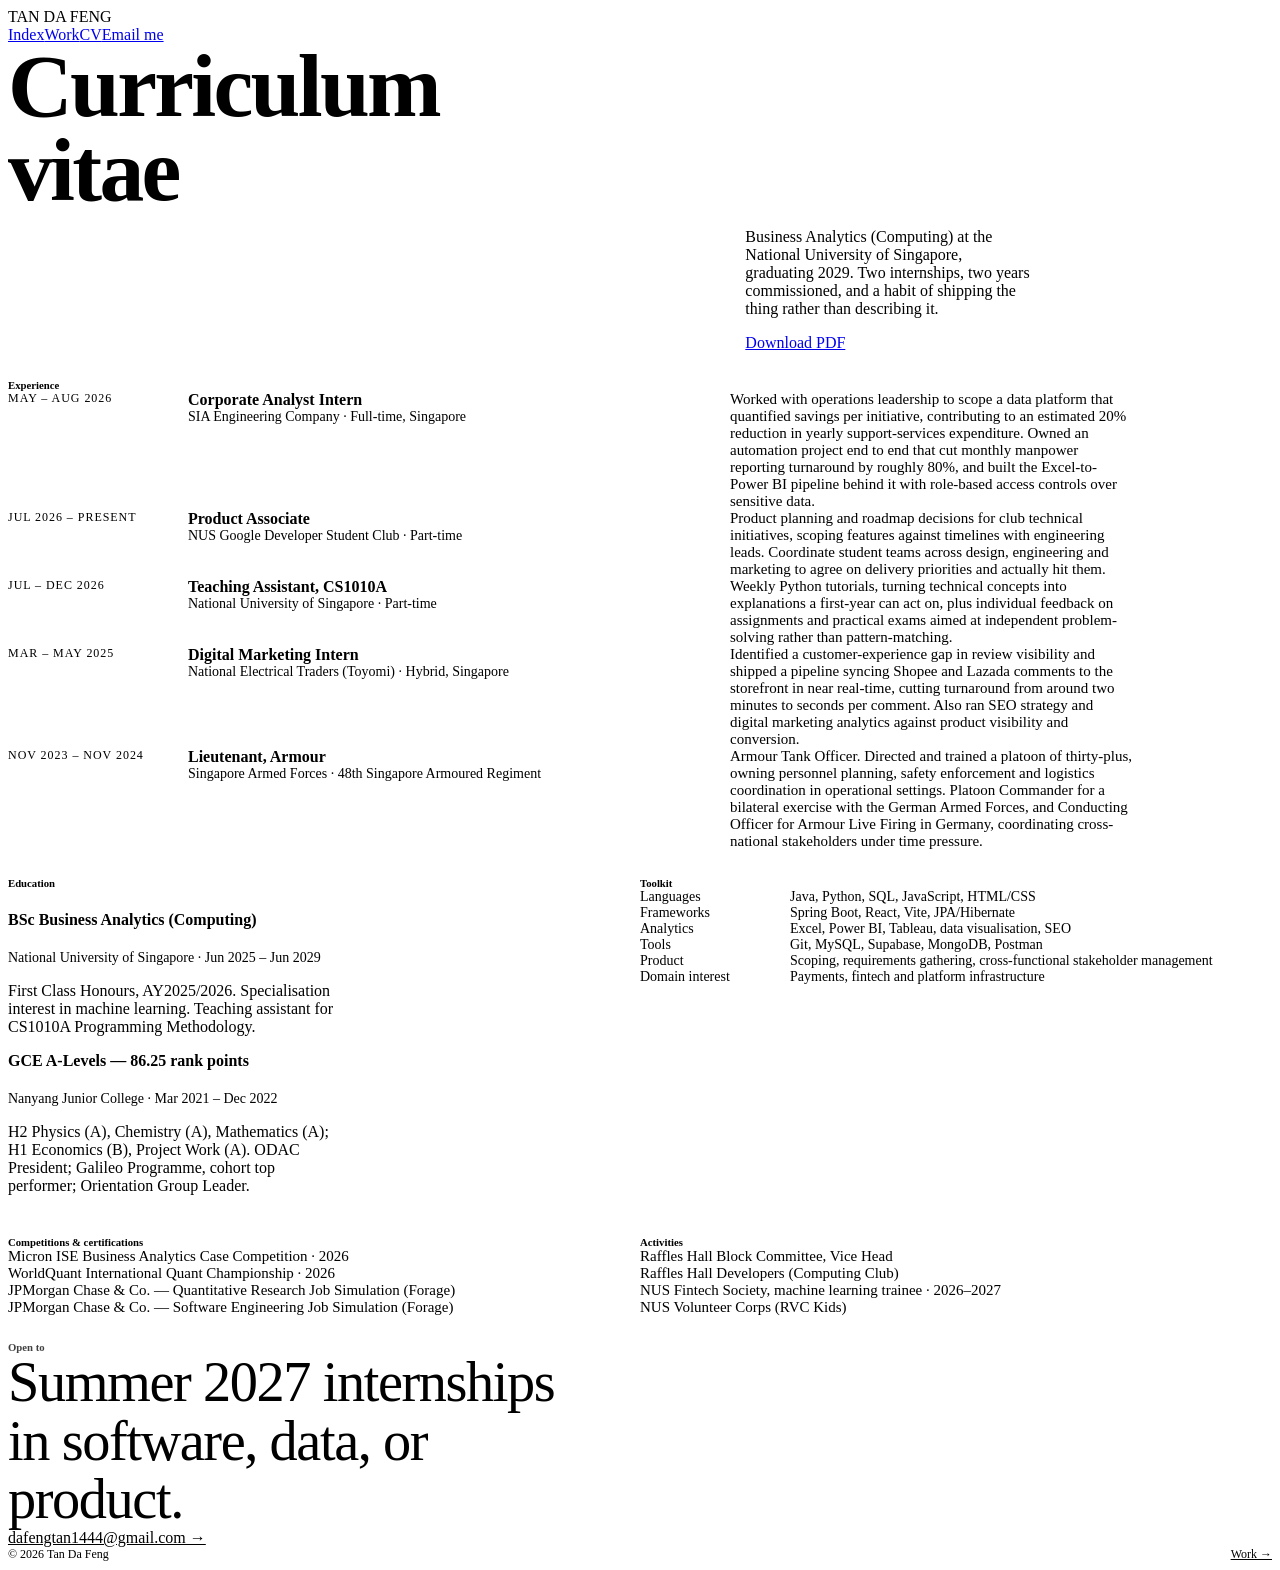
==== cv.html @ 7b77fc2e "Rebuild site as deployable static HTML with real content Replace Claude Design's placeholder content" ====
<!DOCTYPE html>
<html lang="en">
<head>
<meta charset="utf-8">
<meta name="viewport" content="width=device-width, initial-scale=1">
<title>CV — Tan Da Feng</title>
<meta name="description" content="Curriculum vitae of Tan Da Feng — Business Analytics (Computing) at NUS, SIA Engineering, NUS GDSC, CS1010A teaching assistant, former SAF armour officer.">
<link rel="stylesheet" href="_ds/modernist-891a3211-4f1f-48ee-a4e6-f60c71bd7a51/styles.css">
<link rel="stylesheet" href="site.css">
</head>
<body>
<div class="page">

  <nav class="nav">
    <span class="nav-brand"><a href="index.html">TAN DA FENG</a></span>
    <div class="nav-links">
      <a href="index.html">Index</a>
      <a href="work.html">Work</a>
      <a href="cv.html" aria-current="page">CV</a>
      <a href="mailto:dafengtan1444@gmail.com" class="btn btn-primary">Email me</a>
    </div>
  </nav>

  <header class="hero">
    <div class="wrap">
      <div class="hero-grid">
        <div class="hero-title">
          <h1 class="display display--sm">Curriculum<br>vitae</h1>
        </div>
        <div class="hero-aside--wide">
          <p class="lede">Business Analytics (Computing) at the National University of Singapore, graduating 2029. Two internships, two years commissioned, and a habit of shipping the thing rather than describing it.</p>
          <!-- TODO: drop the PDF into this folder and point the href at it. -->
          <a href="#" class="btn btn-secondary">Download PDF</a>
        </div>
      </div>
      <div class="rule-accent"></div>
    </div>
  </header>

  <section class="wrap section">
    <h6 style="margin-bottom:var(--space-6)">Experience</h6>

    <div class="cvrow" data-reveal>
      <div class="cv-when text-muted">May – Aug 2026</div>
      <div>
        <h4>Corporate Analyst Intern</h4>
        <div class="cv-org text-muted">SIA Engineering Company · Full-time, Singapore</div>
      </div>
      <p class="cv-body">Worked with operations leadership to scope a data platform that quantified savings per initiative, contributing to an estimated 20% reduction in yearly support-services expenditure. Owned an automation project end to end that cut monthly manpower reporting turnaround by roughly 80%, and built the Excel-to-Power BI pipeline behind it with role-based access controls over sensitive data.</p>
    </div>

    <div class="cvrow" data-reveal>
      <div class="cv-when text-muted">Jul 2026 – present</div>
      <div>
        <h4>Product Associate</h4>
        <div class="cv-org text-muted">NUS Google Developer Student Club · Part-time</div>
      </div>
      <p class="cv-body">Product planning and roadmap decisions for club technical initiatives, scoping features against timelines with engineering leads. Coordinate student teams across design, engineering and marketing to agree on delivery priorities and actually hit them.</p>
    </div>

    <div class="cvrow" data-reveal>
      <div class="cv-when text-muted">Jul – Dec 2026</div>
      <div>
        <h4>Teaching Assistant, CS1010A</h4>
        <div class="cv-org text-muted">National University of Singapore · Part-time</div>
      </div>
      <p class="cv-body">Weekly Python tutorials, turning technical concepts into explanations a first-year can act on, plus individual feedback on assignments and practical exams aimed at independent problem-solving rather than pattern-matching.</p>
    </div>

    <div class="cvrow" data-reveal>
      <div class="cv-when text-muted">Mar – May 2025</div>
      <div>
        <h4>Digital Marketing Intern</h4>
        <div class="cv-org text-muted">National Electrical Traders (Toyomi) · Hybrid, Singapore</div>
      </div>
      <p class="cv-body">Identified a customer-experience gap in review visibility and shipped a pipeline syncing Shopee and Lazada comments to the storefront in near real-time, cutting turnaround from around two minutes to seconds per comment. Also ran SEO strategy and digital marketing analytics against product visibility and conversion.</p>
    </div>

    <div class="cvrow" data-reveal>
      <div class="cv-when text-muted">Nov 2023 – Nov 2024</div>
      <div>
        <h4>Lieutenant, Armour</h4>
        <div class="cv-org text-muted">Singapore Armed Forces · 48th Singapore Armoured Regiment</div>
      </div>
      <p class="cv-body">Armour Tank Officer. Directed and trained a platoon of thirty-plus, owning personnel planning, safety enforcement and logistics coordination in operational settings. Platoon Commander for a bilateral exercise with the German Armed Forces, and Conducting Officer for Armour Live Firing in Germany, coordinating cross-national stakeholders under time pressure.</p>
    </div>

    <div class="rule-thick"></div>
  </section>

  <section class="wrap" style="padding-bottom:var(--space-8)">
    <div class="cv-split">
      <div>
        <h6 style="margin-bottom:var(--space-4)">Education</h6>

        <h4>BSc Business Analytics (Computing)</h4>
        <div class="cv-org text-muted" style="margin-bottom:var(--space-3)">National University of Singapore · Jun 2025 – Jun 2029</div>
        <p style="max-width:42ch">First Class Honours, AY2025/2026. Specialisation interest in machine learning. Teaching assistant for CS1010A Programming Methodology.</p>

        <h4 style="margin-top:var(--space-6)">GCE A-Levels — 86.25 rank points</h4>
        <div class="cv-org text-muted" style="margin-bottom:var(--space-3)">Nanyang Junior College · Mar 2021 – Dec 2022</div>
        <p style="max-width:42ch">H2 Physics (A), Chemistry (A), Mathematics (A); H1 Economics (B), Project Work (A). ODAC President; Galileo Programme, cohort top performer; Orientation Group Leader.</p>
      </div>

      <div>
        <h6 style="margin-bottom:var(--space-4)">Toolkit</h6>
        <div class="kv">
          <div class="kv-k">Languages</div>
          <div class="kv-v">Java, Python, SQL, JavaScript, HTML/CSS</div>
        </div>
        <div class="kv">
          <div class="kv-k">Frameworks</div>
          <div class="kv-v">Spring Boot, React, Vite, JPA/Hibernate</div>
        </div>
        <div class="kv">
          <div class="kv-k">Analytics</div>
          <div class="kv-v">Excel, Power BI, Tableau, data visualisation, SEO</div>
        </div>
        <div class="kv">
          <div class="kv-k">Tools</div>
          <div class="kv-v">Git, MySQL, Supabase, MongoDB, Postman</div>
        </div>
        <div class="kv">
          <div class="kv-k">Product</div>
          <div class="kv-v">Scoping, requirements gathering, cross-functional stakeholder management</div>
        </div>
        <div class="kv">
          <div class="kv-k">Domain interest</div>
          <div class="kv-v">Payments, fintech and platform infrastructure</div>
        </div>
        <div class="rule-thin"></div>
      </div>
    </div>
  </section>

  <section class="wrap section">
    <div class="cv-split">
      <div>
        <h6 style="margin-bottom:var(--space-4)">Competitions &amp; certifications</h6>
        <ul class="listing">
          <li>Micron ISE Business Analytics Case Competition · 2026</li>
          <li>WorldQuant International Quant Championship · 2026</li>
          <li>JPMorgan Chase &amp; Co. — Quantitative Research Job Simulation (Forage)</li>
          <li>JPMorgan Chase &amp; Co. — Software Engineering Job Simulation (Forage)</li>
        </ul>
      </div>
      <div>
        <h6 style="margin-bottom:var(--space-4)">Activities</h6>
        <ul class="listing">
          <li>Raffles Hall Block Committee, Vice Head</li>
          <li>Raffles Hall Developers (Computing Club)</li>
          <li>NUS Fintech Society, machine learning trainee · 2026–2027</li>
          <li>NUS Volunteer Corps (RVC Kids)</li>
        </ul>
      </div>
    </div>
  </section>

  <section class="banner">
    <div class="wrap">
      <h6>Open to</h6>
      <p class="banner-statement banner-statement--sm">Summer 2027 internships in software, data, or product.</p>
      <a href="mailto:dafengtan1444@gmail.com" class="btn btn-invert" style="margin-top:var(--space-6)">dafengtan1444@gmail.com →</a>
    </div>
  </section>

  <footer class="foot">
    <div class="wrap text-muted">
      <span>© 2026 Tan Da Feng</span>
      <a href="work.html">Work →</a>
    </div>
  </footer>
</div>

<script src="reveal.js"></script>
</body>
</html>
---- site.css ----
/* ═══════════════════════════════════════════════════════════════════════
   site.css — page layer for tandafeng.com
   Consumes the Modernist design system (_ds/…/styles.css). Every value
   here comes from a token; no hard-coded hexes, fonts or spacing.
   Loaded AFTER styles.css so the overrides below win.
   ═══════════════════════════════════════════════════════════════════ */

/* Body-size links need a deeper ramp step: accent-on-ground is ~3:1,
   which is fine for display type and chrome but not for paragraphs. */
p a, .cv-body a { color: var(--color-accent-700); }
a:hover { color: var(--color-accent-700); }

/* — shell — */
.wrap {
  max-width: 1400px;
  margin: 0 auto;
  padding-inline: var(--space-8);
}
.page {
  min-height: 100vh;
  background: var(--color-bg);
  color: var(--color-text);
  font-family: var(--font-body);
}

/* — nav — */
.nav {
  position: sticky; top: 0; z-index: 20;
  background: var(--color-bg);
  flex-wrap: wrap;
}
.nav-links {
  display: flex;
  gap: var(--space-6);
  align-items: center;
  flex-wrap: wrap;
}
.nav-brand a { color: inherit; text-decoration: none; }

/* — hero — */
.hero { padding: var(--space-8) 0 0; }
.hero-grid {
  display: grid;
  grid-template-columns: repeat(12, 1fr);
  gap: var(--space-4);
  align-items: end;
}
.hero-title { grid-column: 1 / span 8; overflow: hidden; }
.hero-aside { grid-column: 9 / span 4; padding-bottom: var(--space-3); }
.hero-aside--wide { grid-column: 8 / span 5; padding-bottom: var(--space-2); }

h1.display {
  font-size: clamp(40px, 8.5vw, 132px);
  line-height: .92;
  letter-spacing: -.03em;
  margin: 0 0 -.16em;
  padding-bottom: .16em;
  animation: slideUp .9s cubic-bezier(.2, .75, .15, 1) both;
}
h1.display--sm { font-size: clamp(38px, 7vw, 104px); line-height: .94; }

.rule-accent {
  height: 2px;
  background: var(--color-accent);
  margin-top: var(--space-8);
  transform-origin: left;
  animation: ruleIn 1.1s .25s cubic-bezier(.2, .75, .15, 1) both;
}

.lede { font-size: 16px; max-width: 36ch; }
.meta-line { font-size: 13px; margin: 0; }

/* — stat bar — */
.statbar {
  display: grid;
  grid-template-columns: repeat(4, 1fr);
  border-bottom: 2px solid var(--color-divider);
}
.stat {
  padding: var(--space-6) var(--space-4);
  border-right: 2px solid var(--color-divider);
}
.stat:first-child { padding-left: 0; }
.stat:last-child { border-right: 0; padding-right: 0; }
.stat-num {
  font-family: var(--font-heading);
  font-weight: var(--font-heading-weight);
  font-size: clamp(24px, 3.4vw, 44px);
  line-height: 1;
}
.stat-key {
  font-size: 12px;
  letter-spacing: .06em;
  text-transform: uppercase;
}

/* — generic section — */
.section { padding: var(--space-8) 0; }
.section-head {
  display: flex;
  align-items: baseline;
  justify-content: space-between;
  gap: var(--space-4);
  margin-bottom: var(--space-6);
}
.section-head h2 { margin: 0; font-size: clamp(26px, 3vw, 40px); }
.section-head a {
  font-family: var(--font-heading);
  font-weight: var(--font-heading-weight);
  font-size: 14px;
  white-space: nowrap;
}

/* — service record (SAF block) — */
.record {
  display: grid;
  grid-template-columns: repeat(12, 1fr);
  gap: var(--space-6);
  border-top: 2px solid var(--color-divider);
  padding-top: var(--space-6);
}
.record-label { grid-column: 1 / span 3; }
.record-body { grid-column: 4 / span 6; }
.record-facts { grid-column: 11 / span 2; }
.record-title {
  font-size: clamp(22px, 2.6vw, 34px);
  margin: 0 0 var(--space-3);
}
.record-facts div + div { margin-top: var(--space-4); }

/* — work rows (home) — */
.workrow {
  display: grid;
  grid-template-columns: 64px 1.4fr 1fr 140px;
  gap: var(--space-4);
  align-items: baseline;
  padding: var(--space-4) 0;
  border-top: 1px solid var(--color-divider);
  color: inherit;
  text-decoration: none;
}
.workidx {
  font-family: var(--font-heading);
  font-weight: var(--font-heading-weight);
  font-size: 13px;
  transition: color .25s;
}
.worktitle {
  font-family: var(--font-heading);
  font-weight: var(--font-heading-weight);
  font-size: clamp(19px, 2.2vw, 30px);
  line-height: 1.1;
  display: block;
  transition: transform .35s cubic-bezier(.2, .75, .15, 1);
}
.workyear {
  font-size: 11px;
  letter-spacing: .08em;
  text-transform: uppercase;
}
.workrow:hover .workidx { color: var(--color-accent); }
.workrow:hover .worktitle { transform: translateX(14px); }
.rule-thin { height: 1px; background: var(--color-divider); }
.rule-thick { height: 2px; background: var(--color-divider); }

/* — project articles (work page) — */
.proj {
  display: grid;
  grid-template-columns: 96px 1fr 320px;
  gap: var(--space-6);
  padding: var(--space-8) 0;
  border-bottom: 1px solid var(--color-divider);
}
.projnum {
  font-family: var(--font-heading);
  font-weight: var(--font-heading-weight);
  font-size: 15px;
  width: 46px; height: 46px;
  display: flex; align-items: center; justify-content: center;
  border: 2px solid var(--color-divider);
  transition: background .3s, color .3s;
}
.proj:hover .projnum { background: var(--color-accent); color: var(--color-bg); }
.proj h3 {
  font-size: clamp(21px, 2.6vw, 34px);
  margin: 0 0 var(--space-3);
  max-width: 26ch;
}
.proj-body { font-size: 16px; max-width: 56ch; margin: 0 0 var(--space-4); }
.tagrow { display: flex; flex-wrap: wrap; gap: var(--space-2); }
.proj-side { display: flex; flex-direction: column; gap: var(--space-3); }
.fact { border-top: 1px solid var(--color-divider); padding-top: var(--space-2); }
.fact-v {
  font-family: var(--font-heading);
  font-weight: var(--font-heading-weight);
  font-size: 26px;
  line-height: 1.1;
}
.fact-k {
  font-size: 11px;
  letter-spacing: .08em;
  text-transform: uppercase;
}
/* Stack list stands in where a project has no honest headline number. */
.stack { border-top: 1px solid var(--color-divider); padding-top: var(--space-2); }
.stack dt {
  font-size: 11px;
  letter-spacing: .08em;
  text-transform: uppercase;
  color: color-mix(in srgb, var(--color-text) 55%, transparent);
  margin-bottom: var(--space-1);
}
.stack dd {
  margin: 0;
  font-family: var(--font-heading);
  font-weight: var(--font-heading-weight);
  font-size: 15px;
  line-height: 1.35;
}
.proj-meta {
  font-size: 12px;
  letter-spacing: .08em;
  text-transform: uppercase;
  border-top: 1px solid var(--color-divider);
  padding-top: var(--space-2);
}

/* — CV rows — */
.cvrow {
  display: grid;
  grid-template-columns: 180px 1fr 1fr;
  gap: var(--space-6);
  padding: var(--space-6) 0;
  border-top: 1px solid var(--color-divider);
}
.cv-when {
  font-size: 12px;
  letter-spacing: .08em;
  text-transform: uppercase;
}
.cvrow h4 { margin: 0 0 var(--space-1); }
.cv-org { font-size: 14px; }
.cv-body { margin: 0; font-size: 15px; max-width: 54ch; }

.cv-split {
  display: grid;
  grid-template-columns: repeat(12, 1fr);
  gap: var(--space-8);
}
.cv-split > *:first-child { grid-column: 1 / span 5; }
.cv-split > *:last-child { grid-column: 7 / span 6; }

.kv {
  display: grid;
  grid-template-columns: 150px 1fr;
  gap: var(--space-4);
  padding: var(--space-3) 0;
  border-top: 1px solid var(--color-divider);
}
.kv-k {
  font-family: var(--font-heading);
  font-weight: var(--font-heading-weight);
  font-size: 14px;
}
.kv-v { font-size: 14px; }

.listing { list-style: none; margin: 0; padding: 0; }
.listing li {
  border-top: 1px solid var(--color-divider);
  padding: var(--space-3) 0;
  font-size: 15px;
}

/* — accent banner — */
.banner { background: var(--color-accent); color: var(--color-bg); }
.banner .wrap { padding-block: calc(var(--space-8) * 2); }
.banner h6 { opacity: .75; margin-bottom: var(--space-4); }
.banner-statement {
  font-family: var(--font-heading);
  font-weight: var(--font-heading-weight);
  font-size: clamp(28px, 5vw, 74px);
  line-height: 1.02;
  letter-spacing: -.025em;
  max-width: 22ch;
  margin: 0;
}
.banner-statement--sm { font-size: clamp(26px, 4.4vw, 64px); line-height: 1.04; max-width: 21ch; }
.banner-sub { margin: var(--space-6) 0 0; max-width: 48ch; font-size: 16px; opacity: .9; }
.banner-row {
  display: flex; flex-wrap: wrap; gap: var(--space-8);
  align-items: end; justify-content: space-between;
}
.btn-invert {
  background: var(--color-bg);
  color: var(--color-accent);
  font-size: 16px;
  padding: var(--space-3) var(--space-6);
}
.btn-invert:hover { background: var(--color-neutral-200); }

/* — contact / elsewhere — */
.linkrow {
  display: flex;
  justify-content: space-between;
  align-items: baseline;
  gap: var(--space-4);
  padding: var(--space-3) 0;
  border-top: 1px solid var(--color-divider);
  color: inherit;
  text-decoration: none;
  font-family: var(--font-heading);
  font-weight: var(--font-heading-weight);
  font-size: 16px;
}
.linkrow:hover { color: var(--color-accent); }
.linkrow .handle {
  font-family: var(--font-body);
  font-weight: 400;
  font-size: 13px;
}

/* — footer — */
.foot {
  border-top: 2px solid var(--color-divider);
  padding: var(--space-4) 0;
}
.foot .wrap {
  display: flex;
  justify-content: space-between;
  gap: var(--space-4);
  font-size: 12px;
}
.foot a { color: inherit; }

/* — motion — */
[data-reveal] {
  opacity: 0;
  transform: translateY(18px);
  transition: opacity .7s cubic-bezier(.2, .7, .2, 1), transform .7s cubic-bezier(.2, .7, .2, 1);
}
[data-reveal].in { opacity: 1; transform: none; }
@keyframes ruleIn { from { transform: scaleX(0); } to { transform: scaleX(1); } }
@keyframes slideUp { from { transform: translateY(105%); } to { transform: translateY(0); } }

/* ── Responsive ──────────────────────────────────────────────────────
   The design-system export shipped fixed grids and no breakpoints. These
   collapse every multi-column grid to a single column on the way down.
   ─────────────────────────────────────────────────────────────────── */
@media (max-width: 1000px) {
  .proj { grid-template-columns: 64px 1fr; }
  .proj-side { grid-column: 2; }
  .workrow { grid-template-columns: 48px 1fr 120px; }
  .workrow .workblurb { display: none; }
  .cvrow { grid-template-columns: 150px 1fr; }
  .cv-body { grid-column: 2; }
}

@media (max-width: 760px) {
  .wrap { padding-inline: var(--space-4); }
  .hero-title, .hero-aside, .hero-aside--wide { grid-column: 1 / -1; }
  .hero-aside, .hero-aside--wide { padding-bottom: 0; }
  .statbar { grid-template-columns: repeat(2, 1fr); }
  .stat { border-bottom: 2px solid var(--color-divider); }
  .stat:nth-child(2n) { border-right: 0; padding-right: 0; }
  .stat:nth-child(2n + 1) { padding-left: 0; }
  .stat:nth-last-child(-n + 2) { border-bottom: 0; }
  .record-label, .record-body, .record-facts { grid-column: 1 / -1; }
  .record-facts { display: flex; gap: var(--space-8); }
  .record-facts div + div { margin-top: 0; }
  .proj, .workrow, .cvrow { grid-template-columns: 1fr; }
  .proj-side, .cv-body { grid-column: 1; }
  .workrow { gap: var(--space-2); padding: var(--space-6) 0; }
  .workrow:hover .worktitle { transform: none; }
  .cv-split { gap: var(--space-8); }
  .cv-split > *:first-child, .cv-split > *:last-child { grid-column: 1 / -1; }
  .kv { grid-template-columns: 1fr; gap: var(--space-1); }
  .banner .wrap { padding-block: calc(var(--space-8) * 1.25); }
  .foot .wrap { flex-direction: column; gap: var(--space-2); }
  .nav { gap: var(--space-3); }
  .nav-links { gap: var(--space-4); width: 100%; }
}

@media (prefers-reduced-motion: reduce) {
  [data-reveal] { opacity: 1; transform: none; transition: none; }
  h1.display, .rule-accent { animation: none; }
  .workrow:hover .worktitle { transform: none; }
}
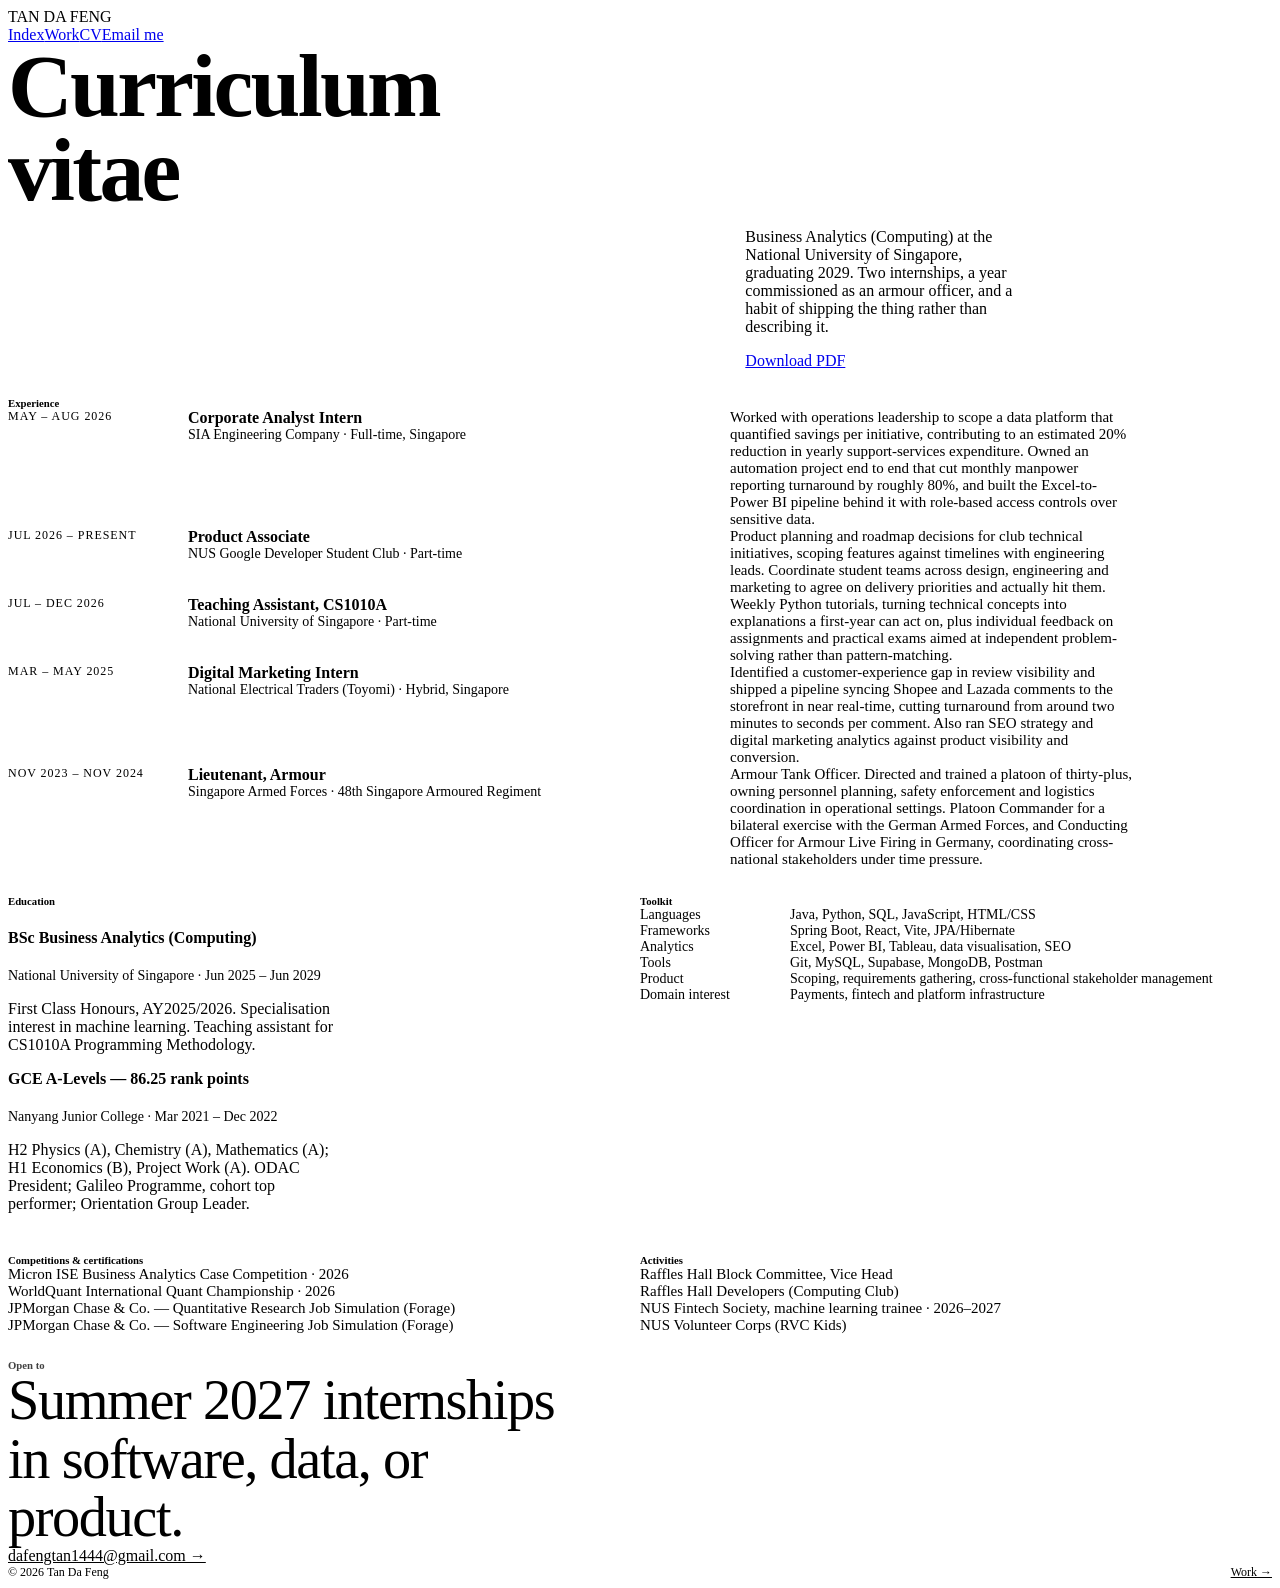
==== commit a0a4e360: "Correct SAF service duration to the documented Nov 2023 - Nov 2024" ====
--- a/cv.html
+++ b/cv.html
@@ -28,7 +28,7 @@
           <h1 class="display display--sm">Curriculum<br>vitae</h1>
         </div>
         <div class="hero-aside--wide">
-          <p class="lede">Business Analytics (Computing) at the National University of Singapore, graduating 2029. Two internships, two years commissioned, and a habit of shipping the thing rather than describing it.</p>
+          <p class="lede">Business Analytics (Computing) at the National University of Singapore, graduating 2029. Two internships, a year commissioned as an armour officer, and a habit of shipping the thing rather than describing it.</p>
           <!-- TODO: drop the PDF into this folder and point the href at it. -->
           <a href="#" class="btn btn-secondary">Download PDF</a>
         </div>
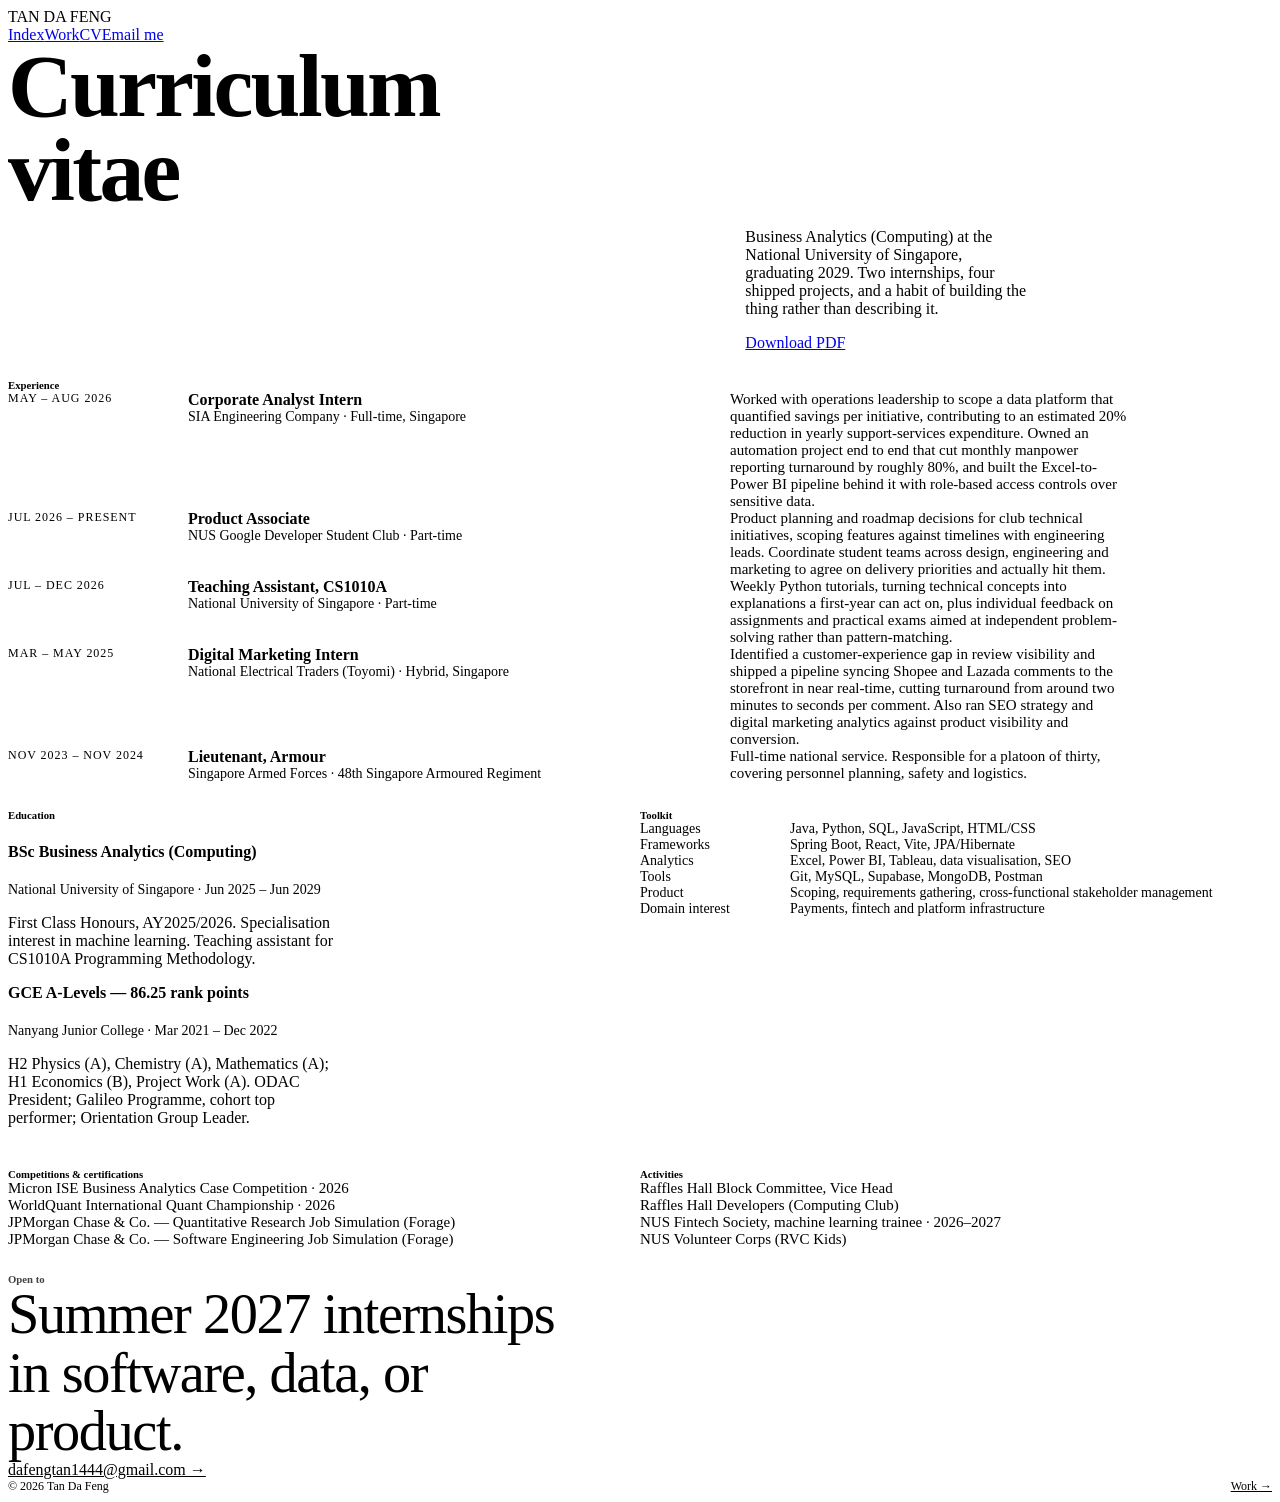
==== commit f9cfbd84: "Add portrait intro, sport and film sections; retone service history Home page gains three blocks: a " ====
--- a/cv.html
+++ b/cv.html
@@ -4,7 +4,7 @@
 <meta charset="utf-8">
 <meta name="viewport" content="width=device-width, initial-scale=1">
 <title>CV — Tan Da Feng</title>
-<meta name="description" content="Curriculum vitae of Tan Da Feng — Business Analytics (Computing) at NUS, SIA Engineering, NUS GDSC, CS1010A teaching assistant, former SAF armour officer.">
+<meta name="description" content="Curriculum vitae of Tan Da Feng — Business Analytics (Computing) at NUS, SIA Engineering, NUS GDSC, CS1010A teaching assistant.">
 <link rel="stylesheet" href="_ds/modernist-891a3211-4f1f-48ee-a4e6-f60c71bd7a51/styles.css">
 <link rel="stylesheet" href="site.css">
 </head>
@@ -28,7 +28,7 @@
           <h1 class="display display--sm">Curriculum<br>vitae</h1>
         </div>
         <div class="hero-aside--wide">
-          <p class="lede">Business Analytics (Computing) at the National University of Singapore, graduating 2029. Two internships, a year commissioned as an armour officer, and a habit of shipping the thing rather than describing it.</p>
+          <p class="lede">Business Analytics (Computing) at the National University of Singapore, graduating 2029. Two internships, four shipped projects, and a habit of building the thing rather than describing it.</p>
           <!-- TODO: drop the PDF into this folder and point the href at it. -->
           <a href="#" class="btn btn-secondary">Download PDF</a>
         </div>
@@ -82,7 +82,7 @@
         <h4>Lieutenant, Armour</h4>
         <div class="cv-org text-muted">Singapore Armed Forces · 48th Singapore Armoured Regiment</div>
       </div>
-      <p class="cv-body">Armour Tank Officer. Directed and trained a platoon of thirty-plus, owning personnel planning, safety enforcement and logistics coordination in operational settings. Platoon Commander for a bilateral exercise with the German Armed Forces, and Conducting Officer for Armour Live Firing in Germany, coordinating cross-national stakeholders under time pressure.</p>
+      <p class="cv-body">Full-time national service. Responsible for a platoon of thirty, covering personnel planning, safety and logistics.</p>
     </div>
 
     <div class="rule-thick"></div>
--- a/site.css
+++ b/site.css
@@ -385,3 +385,141 @@
   h1.display, .rule-accent { animation: none; }
   .workrow:hover .worktitle { transform: none; }
 }
+
+/* ── Introduction: portrait + opening statement ───────────────────────
+   Sits directly under the hero rule, so the photograph is the first
+   image on the page. Portrait rail left, prose right, same 12-col
+   measure as .hero-grid so the columns line up down the page.
+   ─────────────────────────────────────────────────────────────────── */
+.intro-grid {
+  display: grid;
+  grid-template-columns: repeat(12, 1fr);
+  gap: var(--space-8);
+  align-items: start;
+  padding-top: var(--space-8);
+  padding-bottom: var(--space-8);
+}
+.intro-portrait { grid-column: 1 / span 4; }
+.intro-body { grid-column: 6 / span 7; }
+
+.portrait-img {
+  width: 100%;
+  height: auto;
+  aspect-ratio: 4 / 5;
+  object-fit: cover;
+  object-position: 50% 22%;   /* keeps the face off the crop line */
+  border-bottom: 2px solid var(--color-accent);
+}
+.intro-body h6 { margin-bottom: var(--space-4); }
+.intro-lead {
+  font-size: clamp(18px, 1.9vw, 23px);
+  line-height: 1.4;
+  letter-spacing: -.01em;
+  max-width: 40ch;
+  margin-bottom: var(--space-4);
+}
+.intro-body p { max-width: 66ch; }
+
+/* — section head note (right-hand label, non-link variant) — */
+.section-note {
+  font-family: var(--font-heading);
+  font-weight: var(--font-heading-weight);
+  font-size: 13px;
+  letter-spacing: .06em;
+  text-transform: uppercase;
+  white-space: nowrap;
+}
+
+/* ── Creed: the two athletes ──────────────────────────────────────── */
+.creed-thesis {
+  font-size: clamp(17px, 1.7vw, 21px);
+  line-height: 1.45;
+  max-width: 62ch;
+  margin-bottom: var(--space-8);
+}
+.creed-grid {
+  display: grid;
+  grid-template-columns: 1fr 1fr;
+  gap: var(--space-8);
+}
+.creed {
+  border-top: 2px solid var(--color-divider);
+  padding-top: var(--space-6);
+}
+.creed-role { margin-bottom: var(--space-3); }
+.creed-name {
+  font-size: clamp(21px, 2.3vw, 31px);
+  margin: 0 0 var(--space-4);
+  max-width: 20ch;
+}
+.creed p { max-width: 56ch; }
+.creed-quote {
+  font-family: var(--font-heading);
+  font-weight: var(--font-heading-weight);
+  font-size: clamp(16px, 1.5vw, 19px);
+  line-height: 1.32;
+  margin: var(--space-6) 0 var(--space-2);
+  padding-left: var(--space-4);
+  border-left: 2px solid var(--color-accent);
+  max-width: 34ch;
+}
+.creed-cite {
+  font-size: 11px;
+  letter-spacing: .08em;
+  text-transform: uppercase;
+  margin: 0;
+  padding-left: var(--space-4);
+}
+
+/* ── Favourite film ───────────────────────────────────────────────── */
+.film {
+  display: grid;
+  grid-template-columns: 250px 1fr 300px;  /* 250px = poster's native width */
+  gap: var(--space-8);
+  align-items: start;
+  border-top: 2px solid var(--color-divider);
+  padding-top: var(--space-6);
+}
+.film-poster img {
+  width: 100%;
+  height: auto;
+  box-shadow: var(--shadow-md);
+}
+.film-lead {
+  font-size: clamp(21px, 2.4vw, 32px);
+  margin: 0 0 var(--space-4);
+  max-width: 24ch;
+}
+.film-body p { max-width: 62ch; }
+.film-body .tagrow { margin-top: var(--space-6); }
+.film-side {
+  display: flex;
+  flex-direction: column;
+  gap: var(--space-3);
+}
+
+/* ── Responsive ───────────────────────────────────────────────────── */
+@media (max-width: 1000px) {
+  .intro-portrait { grid-column: 1 / span 5; }
+  .intro-body { grid-column: 7 / span 6; }
+  .creed-grid { gap: var(--space-6); }
+  .film { grid-template-columns: 190px 1fr; gap: var(--space-6); }
+  .film-side { grid-column: 2; flex-direction: row; flex-wrap: wrap; gap: var(--space-6); }
+  .film-side > * { flex: 1 1 150px; }
+}
+
+@media (max-width: 760px) {
+  /* A repeat(12, 1fr) track pays for 11 gaps even when every child spans
+     1 / -1, and that gap total alone overflows a 320px viewport. Every
+     12-col grid on the page is single-column by this width anyway, so
+     collapse the template and drop the tax. */
+  .hero-grid, .record, .intro-grid, .cv-split { grid-template-columns: 1fr; }
+  .intro-grid { gap: var(--space-6); padding-top: var(--space-6); }
+  .intro-portrait, .intro-body { grid-column: 1 / -1; }
+  .intro-portrait { max-width: 320px; }
+  .creed-grid { grid-template-columns: 1fr; gap: var(--space-8); }
+  .film { grid-template-columns: 1fr; }
+  .film-poster { max-width: 220px; }
+  .film-side { grid-column: 1; }
+  .section-note { white-space: normal; }
+}
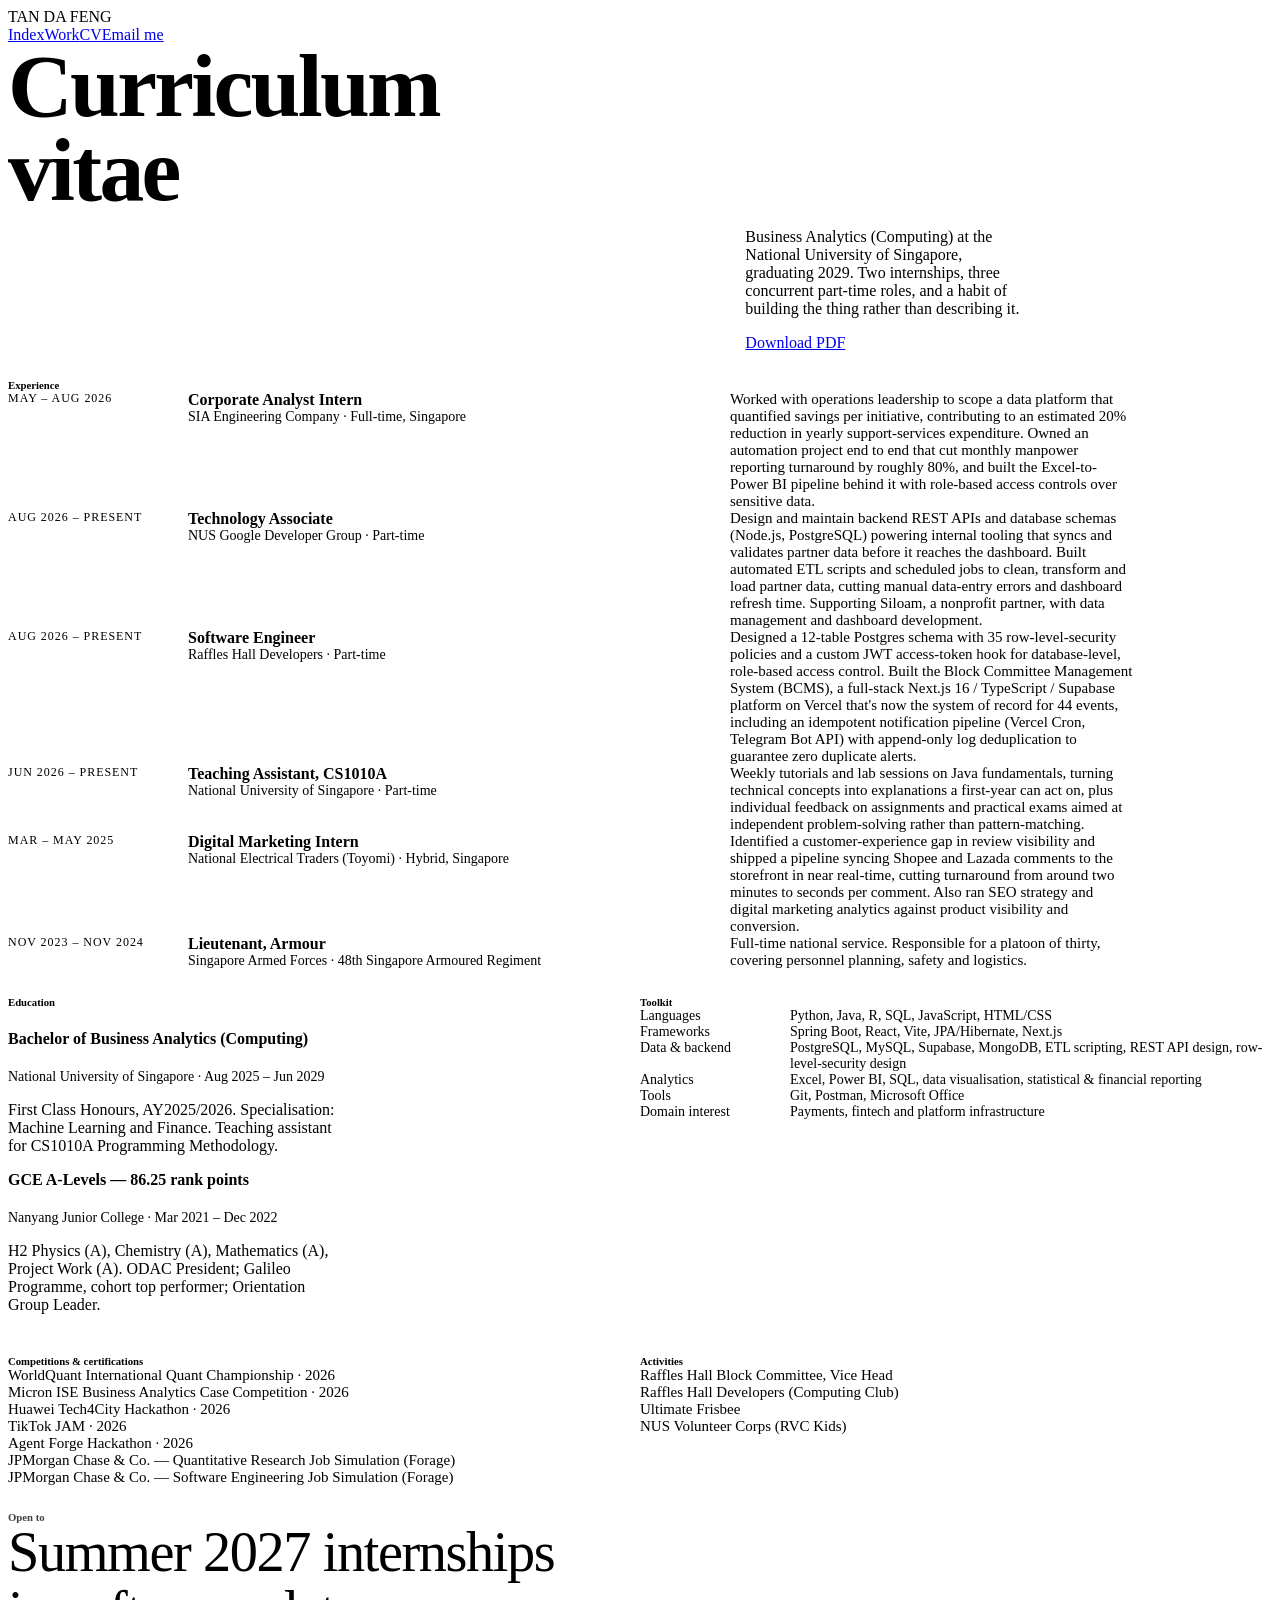
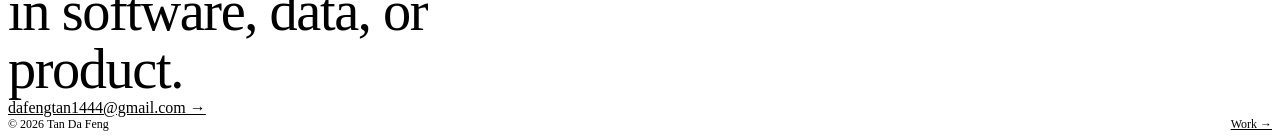
==== commit ce95e3c6: "Update CV page with current experience, education and skills" ====
--- a/cv.html
+++ b/cv.html
@@ -28,7 +28,7 @@
           <h1 class="display display--sm">Curriculum<br>vitae</h1>
         </div>
         <div class="hero-aside--wide">
-          <p class="lede">Business Analytics (Computing) at the National University of Singapore, graduating 2029. Two internships, four shipped projects, and a habit of building the thing rather than describing it.</p>
+          <p class="lede">Business Analytics (Computing) at the National University of Singapore, graduating 2029. Two internships, three concurrent part-time roles, and a habit of building the thing rather than describing it.</p>
           <!-- TODO: drop the PDF into this folder and point the href at it. -->
           <a href="#" class="btn btn-secondary">Download PDF</a>
         </div>
@@ -50,21 +50,30 @@
     </div>
 
     <div class="cvrow" data-reveal>
-      <div class="cv-when text-muted">Jul 2026 – present</div>
+      <div class="cv-when text-muted">Aug 2026 – present</div>
       <div>
-        <h4>Product Associate</h4>
-        <div class="cv-org text-muted">NUS Google Developer Student Club · Part-time</div>
+        <h4>Technology Associate</h4>
+        <div class="cv-org text-muted">NUS Google Developer Group · Part-time</div>
       </div>
-      <p class="cv-body">Product planning and roadmap decisions for club technical initiatives, scoping features against timelines with engineering leads. Coordinate student teams across design, engineering and marketing to agree on delivery priorities and actually hit them.</p>
+      <p class="cv-body">Design and maintain backend REST APIs and database schemas (Node.js, PostgreSQL) powering internal tooling that syncs and validates partner data before it reaches the dashboard. Built automated ETL scripts and scheduled jobs to clean, transform and load partner data, cutting manual data-entry errors and dashboard refresh time. Supporting Siloam, a nonprofit partner, with data management and dashboard development.</p>
     </div>
 
     <div class="cvrow" data-reveal>
-      <div class="cv-when text-muted">Jul – Dec 2026</div>
+      <div class="cv-when text-muted">Aug 2026 – present</div>
+      <div>
+        <h4>Software Engineer</h4>
+        <div class="cv-org text-muted">Raffles Hall Developers · Part-time</div>
+      </div>
+      <p class="cv-body">Designed a 12-table Postgres schema with 35 row-level-security policies and a custom JWT access-token hook for database-level, role-based access control. Built the Block Committee Management System (BCMS), a full-stack Next.js 16 / TypeScript / Supabase platform on Vercel that's now the system of record for 44 events, including an idempotent notification pipeline (Vercel Cron, Telegram Bot API) with append-only log deduplication to guarantee zero duplicate alerts.</p>
+    </div>
+
+    <div class="cvrow" data-reveal>
+      <div class="cv-when text-muted">Jun 2026 – present</div>
       <div>
         <h4>Teaching Assistant, CS1010A</h4>
         <div class="cv-org text-muted">National University of Singapore · Part-time</div>
       </div>
-      <p class="cv-body">Weekly Python tutorials, turning technical concepts into explanations a first-year can act on, plus individual feedback on assignments and practical exams aimed at independent problem-solving rather than pattern-matching.</p>
+      <p class="cv-body">Weekly tutorials and lab sessions on Java fundamentals, turning technical concepts into explanations a first-year can act on, plus individual feedback on assignments and practical exams aimed at independent problem-solving rather than pattern-matching.</p>
     </div>
 
     <div class="cvrow" data-reveal>
@@ -93,36 +102,36 @@
       <div>
         <h6 style="margin-bottom:var(--space-4)">Education</h6>
 
-        <h4>BSc Business Analytics (Computing)</h4>
-        <div class="cv-org text-muted" style="margin-bottom:var(--space-3)">National University of Singapore · Jun 2025 – Jun 2029</div>
-        <p style="max-width:42ch">First Class Honours, AY2025/2026. Specialisation interest in machine learning. Teaching assistant for CS1010A Programming Methodology.</p>
+        <h4>Bachelor of Business Analytics (Computing)</h4>
+        <div class="cv-org text-muted" style="margin-bottom:var(--space-3)">National University of Singapore · Aug 2025 – Jun 2029</div>
+        <p style="max-width:42ch">First Class Honours, AY2025/2026. Specialisation: Machine Learning and Finance. Teaching assistant for CS1010A Programming Methodology.</p>
 
         <h4 style="margin-top:var(--space-6)">GCE A-Levels — 86.25 rank points</h4>
         <div class="cv-org text-muted" style="margin-bottom:var(--space-3)">Nanyang Junior College · Mar 2021 – Dec 2022</div>
-        <p style="max-width:42ch">H2 Physics (A), Chemistry (A), Mathematics (A); H1 Economics (B), Project Work (A). ODAC President; Galileo Programme, cohort top performer; Orientation Group Leader.</p>
+        <p style="max-width:42ch">H2 Physics (A), Chemistry (A), Mathematics (A), Project Work (A). ODAC President; Galileo Programme, cohort top performer; Orientation Group Leader.</p>
       </div>
 
       <div>
         <h6 style="margin-bottom:var(--space-4)">Toolkit</h6>
         <div class="kv">
           <div class="kv-k">Languages</div>
-          <div class="kv-v">Java, Python, SQL, JavaScript, HTML/CSS</div>
+          <div class="kv-v">Python, Java, R, SQL, JavaScript, HTML/CSS</div>
         </div>
         <div class="kv">
           <div class="kv-k">Frameworks</div>
-          <div class="kv-v">Spring Boot, React, Vite, JPA/Hibernate</div>
+          <div class="kv-v">Spring Boot, React, Vite, JPA/Hibernate, Next.js</div>
+        </div>
+        <div class="kv">
+          <div class="kv-k">Data &amp; backend</div>
+          <div class="kv-v">PostgreSQL, MySQL, Supabase, MongoDB, ETL scripting, REST API design, row-level-security design</div>
         </div>
         <div class="kv">
           <div class="kv-k">Analytics</div>
-          <div class="kv-v">Excel, Power BI, Tableau, data visualisation, SEO</div>
+          <div class="kv-v">Excel, Power BI, SQL, data visualisation, statistical &amp; financial reporting</div>
         </div>
         <div class="kv">
           <div class="kv-k">Tools</div>
-          <div class="kv-v">Git, MySQL, Supabase, MongoDB, Postman</div>
-        </div>
-        <div class="kv">
-          <div class="kv-k">Product</div>
-          <div class="kv-v">Scoping, requirements gathering, cross-functional stakeholder management</div>
+          <div class="kv-v">Git, Postman, Microsoft Office</div>
         </div>
         <div class="kv">
           <div class="kv-k">Domain interest</div>
@@ -138,8 +147,11 @@
       <div>
         <h6 style="margin-bottom:var(--space-4)">Competitions &amp; certifications</h6>
         <ul class="listing">
+          <li>WorldQuant International Quant Championship · 2026</li>
           <li>Micron ISE Business Analytics Case Competition · 2026</li>
-          <li>WorldQuant International Quant Championship · 2026</li>
+          <li>Huawei Tech4City Hackathon · 2026</li>
+          <li>TikTok JAM · 2026</li>
+          <li>Agent Forge Hackathon · 2026</li>
           <li>JPMorgan Chase &amp; Co. — Quantitative Research Job Simulation (Forage)</li>
           <li>JPMorgan Chase &amp; Co. — Software Engineering Job Simulation (Forage)</li>
         </ul>
@@ -149,7 +161,7 @@
         <ul class="listing">
           <li>Raffles Hall Block Committee, Vice Head</li>
           <li>Raffles Hall Developers (Computing Club)</li>
-          <li>NUS Fintech Society, machine learning trainee · 2026–2027</li>
+          <li>Ultimate Frisbee</li>
           <li>NUS Volunteer Corps (RVC Kids)</li>
         </ul>
       </div>
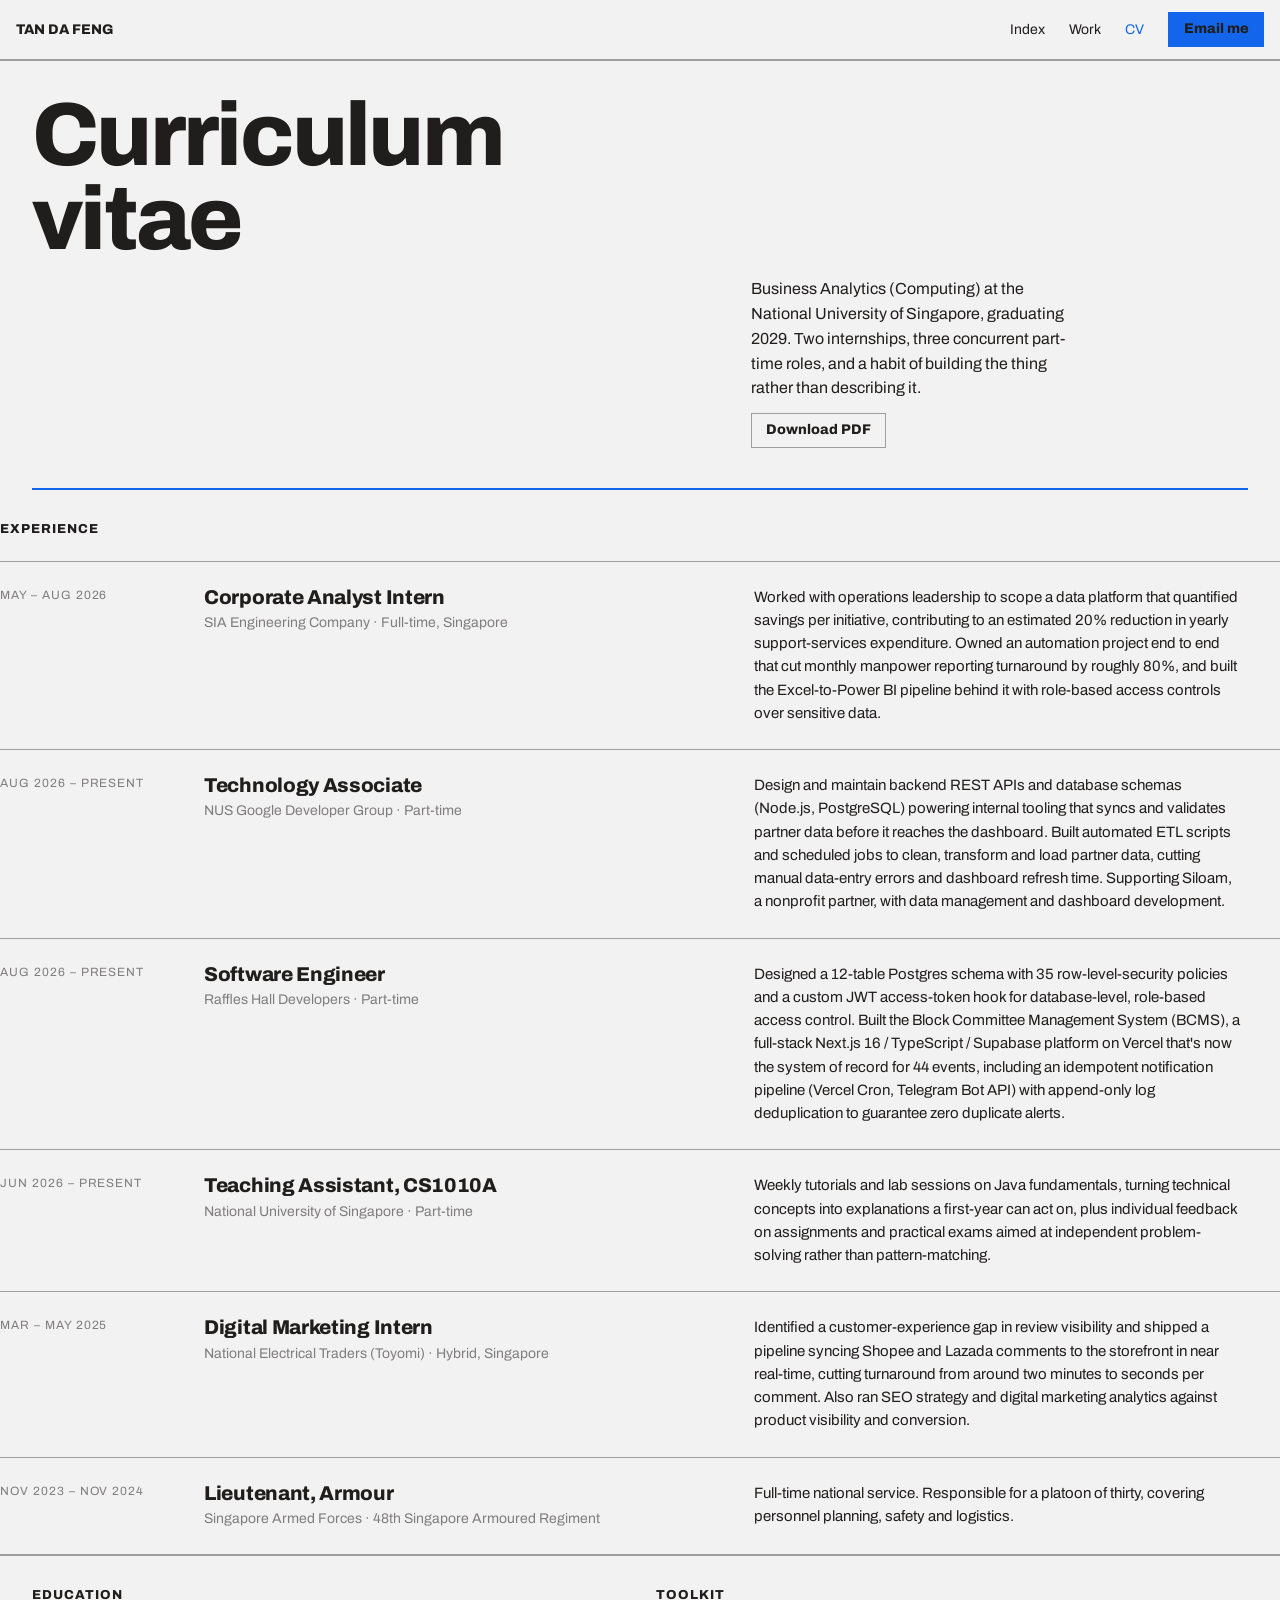
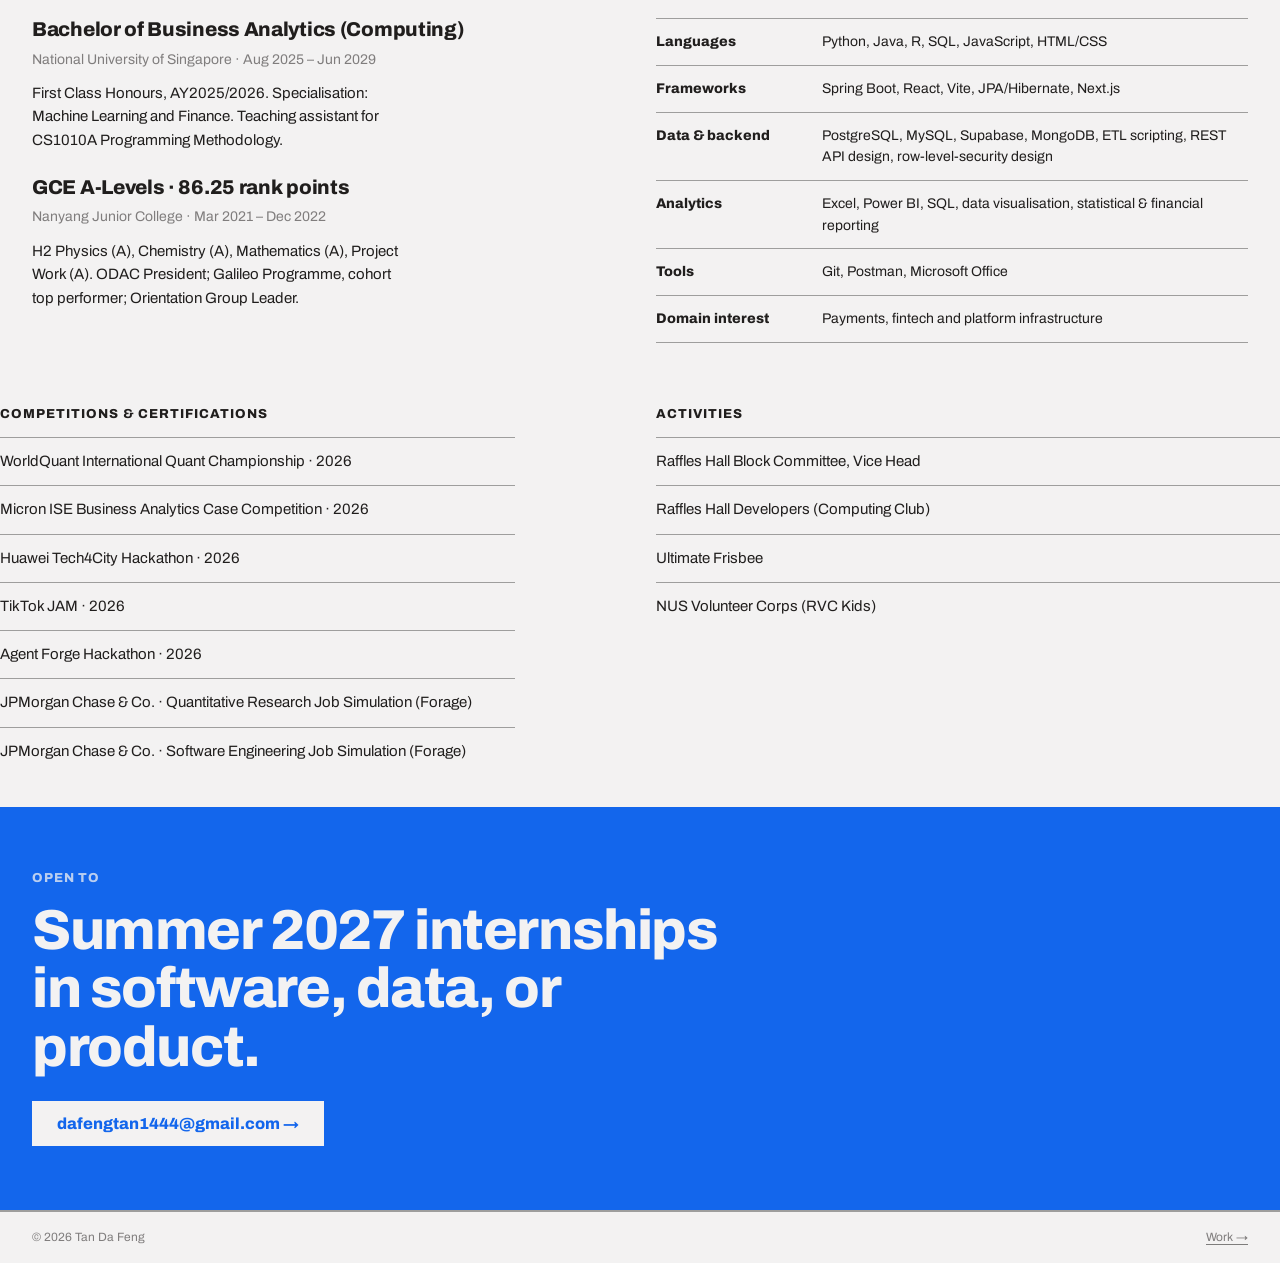
==== commit 56e95615: "Drop em dashes and replace the ship-it-than-talk-about-it hero line" ====
--- a/cv.html
+++ b/cv.html
@@ -3,8 +3,8 @@
 <head>
 <meta charset="utf-8">
 <meta name="viewport" content="width=device-width, initial-scale=1">
-<title>CV — Tan Da Feng</title>
-<meta name="description" content="Curriculum vitae of Tan Da Feng — Business Analytics (Computing) at NUS, SIA Engineering, NUS GDSC, CS1010A teaching assistant.">
+<title>CV · Tan Da Feng</title>
+<meta name="description" content="Curriculum vitae of Tan Da Feng, Business Analytics (Computing) at NUS, SIA Engineering, NUS GDSC, CS1010A teaching assistant.">
 <link rel="stylesheet" href="_ds/modernist-891a3211-4f1f-48ee-a4e6-f60c71bd7a51/styles.css">
 <link rel="stylesheet" href="site.css">
 </head>
@@ -106,7 +106,7 @@
         <div class="cv-org text-muted" style="margin-bottom:var(--space-3)">National University of Singapore · Aug 2025 – Jun 2029</div>
         <p style="max-width:42ch">First Class Honours, AY2025/2026. Specialisation: Machine Learning and Finance. Teaching assistant for CS1010A Programming Methodology.</p>
 
-        <h4 style="margin-top:var(--space-6)">GCE A-Levels — 86.25 rank points</h4>
+        <h4 style="margin-top:var(--space-6)">GCE A-Levels · 86.25 rank points</h4>
         <div class="cv-org text-muted" style="margin-bottom:var(--space-3)">Nanyang Junior College · Mar 2021 – Dec 2022</div>
         <p style="max-width:42ch">H2 Physics (A), Chemistry (A), Mathematics (A), Project Work (A). ODAC President; Galileo Programme, cohort top performer; Orientation Group Leader.</p>
       </div>
@@ -152,8 +152,8 @@
           <li>Huawei Tech4City Hackathon · 2026</li>
           <li>TikTok JAM · 2026</li>
           <li>Agent Forge Hackathon · 2026</li>
-          <li>JPMorgan Chase &amp; Co. — Quantitative Research Job Simulation (Forage)</li>
-          <li>JPMorgan Chase &amp; Co. — Software Engineering Job Simulation (Forage)</li>
+          <li>JPMorgan Chase &amp; Co. · Quantitative Research Job Simulation (Forage)</li>
+          <li>JPMorgan Chase &amp; Co. · Software Engineering Job Simulation (Forage)</li>
         </ul>
       </div>
       <div>
--- a/_ds/modernist-891a3211-4f1f-48ee-a4e6-f60c71bd7a51/styles.css
+++ b/_ds/modernist-891a3211-4f1f-48ee-a4e6-f60c71bd7a51/styles.css
@@ -0,0 +1,252 @@
+/* Modernist — design-system tokens and component classes. This file is the source of truth for the system's look; retune it here and see readme.md. */
+@import url('https://fonts.googleapis.com/css2?family=Archivo:wght@400;600;800&display=swap');
+
+:root {
+  --color-bg: #f3f2f2;
+  --color-surface: #eae9e9;
+  --color-text: #201e1d;
+  --color-accent: #1366ec;
+  --color-accent-2: #4782e1;
+  --color-divider: color-mix(in srgb, #201e1d 40%, transparent);
+
+  /* Tonal ramps — generated in OKLCH on one shared lightness scale, so the
+     same step of any role matches the others in visual value. */
+  --color-neutral-100: #f8f4f4;
+  --color-neutral-200: #eae7e7;
+  --color-neutral-300: #d7d3d3;
+  --color-neutral-400: #bab6b6;
+  --color-neutral-500: #9b9797;
+  --color-neutral-600: #7d7979;
+  --color-neutral-700: #605d5d;
+  --color-neutral-800: #444141;
+  --color-neutral-900: #2d2b2b;
+
+  --color-accent-100: #eff5ff;
+  --color-accent-200: #d9e8ff;
+  --color-accent-300: #b8d3ff;
+  --color-accent-400: #83b3ff;
+  --color-accent-500: #3c87ff;
+  --color-accent-600: #0f5edd;
+  --color-accent-700: #0043ae;
+  --color-accent-800: #05337c;
+  --color-accent-900: #0e264d;
+
+  --color-accent-2-100: #eff5ff;
+  --color-accent-2-200: #dae8ff;
+  --color-accent-2-300: #b9d4ff;
+  --color-accent-2-400: #84b3ff;
+  --color-accent-2-500: #538fef;
+  --color-accent-2-600: #3970c9;
+  --color-accent-2-700: #26549e;
+  --color-accent-2-800: #1b3c71;
+  --color-accent-2-900: #162947;
+
+  --font-heading: "Archivo", system-ui, sans-serif;
+  --font-heading-weight: 800;
+  --font-body: "Archivo", system-ui, sans-serif;
+
+  --space-1: 4.0px;
+  --space-2: 8.0px;
+  --space-3: 12.0px;
+  --space-4: 16.0px;
+  --space-6: 24.0px;
+  --space-8: 32.0px;
+
+  --radius-sm: 0px;
+  --radius-md: 0px;
+  --radius-lg: 0px;
+
+  /* Elevation — derived from the ground: soft ink-tinted shadows on a
+     light theme, a hairline edge + ambient darkness on a dark one. */
+  --shadow-sm: 0 1px 2px color-mix(in srgb, #2d2b2b 14%, transparent);
+  --shadow-md: 0 3px 10px color-mix(in srgb, #2d2b2b 16%, transparent);
+  --shadow-lg: 0 12px 32px color-mix(in srgb, #2d2b2b 22%, transparent);
+}
+
+body {
+  background: var(--color-bg);
+  color: var(--color-text);
+  font-family: var(--font-body);
+}
+h1, h2, h3, h4 { font-family: var(--font-heading); font-weight: var(--font-heading-weight); }
+
+.grayscale{filter:grayscale(1) contrast(1.08)}
+
+/* ══════════════════════════════════════════════════════════════════════════
+   Components — built with the tokens above. Plain CSS
+   on plain HTML: no JavaScript, no build step. Each class is documented in
+   readme.md and demonstrated in foundations/ and components/.
+   ══════════════════════════════════════════════════════════════════════ */
+
+*, *::before, *::after { box-sizing: border-box; }
+body { margin: 0; font-size: 15px; line-height: 1.55; font-weight: 400; }
+h1, h2, h3, h4, h5, h6 {
+  font-family: var(--font-heading); font-weight: var(--font-heading-weight);
+  line-height: 1.12; letter-spacing: -0.015em; margin: 0 0 var(--space-2);
+}
+h1 { font-size: 42px; }
+h2 { font-size: 32px; }
+h3 { font-size: 25px; }
+h4 { font-size: 20px; }
+h5 { font-size: 16px; }
+h6 { font-size: 13px; }
+h6 { letter-spacing: 0.08em; text-transform: uppercase; }
+p { margin: 0 0 var(--space-3); }
+a { color: var(--color-accent); text-underline-offset: 3px; }
+img { display: block; max-width: 100%; }
+figure { margin: 0; }
+figcaption {
+  font-size: 11px; margin-top: var(--space-1);
+  color: color-mix(in srgb, var(--color-text) 55%, transparent);
+}
+.text-muted { color: color-mix(in srgb, var(--color-text) 55%, transparent); }
+:focus { outline: none; }
+:focus-visible { outline: 2px solid var(--color-accent); outline-offset: 2px; }
+::selection { background: color-mix(in srgb, var(--color-accent) 30%, transparent); }
+
+/* — rules — */
+.hr {
+  height: 2px; border: 0; margin: var(--space-4) 0;
+  background: var(--color-divider);
+}
+
+/* — buttons — */
+.btn {
+  display: inline-flex; align-items: center; justify-content: center; gap: 6px;
+  cursor: pointer; text-decoration: none;
+  font-family: var(--font-heading); font-weight: var(--font-heading-weight);
+  font-size: 14px; line-height: 1.2; color: var(--color-text); /* matches the .input's 14px —
+     the pair sits side by side in sign-up rows */
+  background: transparent; border: 1px solid transparent;
+  padding: var(--space-2) calc(var(--space-3) * 1.2);
+  border-radius: var(--radius-md);
+}
+.btn svg { display: block; }
+.btn:disabled { opacity: 0.45; cursor: not-allowed; }
+.btn-primary { background: var(--color-accent); color: var(--color-bg); }
+.btn-primary:hover { background: var(--color-accent-600); }
+.btn-primary:active { background: var(--color-accent-700); }
+.btn-secondary { border-color: var(--color-divider); }
+.btn-secondary:hover { background: color-mix(in srgb, var(--color-text) 7%, transparent); }
+.btn-secondary:active { background: color-mix(in srgb, var(--color-text) 14%, transparent); }
+.btn-ghost { color: var(--color-accent); padding-inline: var(--space-1); }
+.btn-ghost:hover { background: color-mix(in srgb, var(--color-accent) 10%, transparent); }
+.btn-ghost:active { background: color-mix(in srgb, var(--color-accent) 18%, transparent); }
+.btn-icon { width: 36px; height: 36px; padding: 0; }
+.btn-block { width: 100%; margin-top: var(--space-2); justify-content: flex-start; text-align: left; }
+
+/* — forms — */
+.field > label {
+  display: block; font-size: 12px; margin-bottom: 5px;
+  color: color-mix(in srgb, var(--color-text) 70%, transparent);
+}
+.input {
+  width: 100%; min-height: 36px; padding: 6px 10px; font: inherit;
+  font-size: 14px; color: var(--color-text); caret-color: var(--color-accent);
+  background: var(--color-surface);
+  border: 1px solid var(--color-divider); border-radius: var(--radius-md);
+}
+.input:hover { border-color: color-mix(in srgb, var(--color-text) 45%, transparent); }
+.input:focus-visible { border-color: var(--color-accent); outline-offset: 0; }
+textarea.input { min-height: 90px; resize: vertical; }
+.radio { display: inline-flex; align-items: center; gap: 8px; cursor: pointer; font-size: 14px; }
+.radio input, .seg-opt input {
+  position: absolute; opacity: 0; width: 0; height: 0; pointer-events: none;
+}
+.radio .dot {
+  width: 16px; height: 16px; flex: none; border-radius: 50%;
+  border: 1.5px solid var(--color-divider);
+}
+.radio:hover .dot { border-color: var(--color-accent); }
+.radio input:checked + .dot {
+  border-color: var(--color-accent); background: var(--color-accent);
+  box-shadow: inset 0 0 0 4px var(--color-bg);
+}
+.radio input:focus-visible + .dot { outline: 2px solid var(--color-accent); outline-offset: 2px; }
+.seg {
+  display: inline-flex; overflow: hidden;
+  border: 1px solid var(--color-divider); border-radius: var(--radius-md);
+}
+.seg-opt {
+  display: inline-flex; align-items: center; gap: 6px;
+  padding: 7px 12px; font-size: 13px; cursor: pointer;
+}
+.seg-opt + .seg-opt { border-left: 1px solid var(--color-divider); }
+.seg-opt:has(input:checked) { background: var(--color-accent); color: var(--color-bg); }
+.seg-opt:not(:has(input:checked)):hover { background: color-mix(in srgb, var(--color-text) 7%, transparent); }
+.seg-opt:has(input:focus-visible) { outline: 2px solid var(--color-accent); outline-offset: -2px; }
+
+/* — cards — */
+.card {
+  display: flex; flex-direction: column; gap: var(--space-2);
+  padding: var(--space-3); border-radius: var(--radius-md); background: var(--color-surface);
+}
+.card-kicker { font-size: 10px; letter-spacing: 0.1em; text-transform: uppercase; color: var(--color-accent); }
+.card-title {
+  font-family: var(--font-heading); font-weight: var(--font-heading-weight);
+  font-size: 17px; line-height: 1.2;
+}
+.card-body { margin: 0; font-size: 13px; opacity: 0.8; flex: 1; }
+.card-meta {
+  display: flex; align-items: center; gap: 6px; font-size: 11px;
+  color: color-mix(in srgb, var(--color-text) 50%, transparent);
+}
+.elev-sm { box-shadow: var(--shadow-sm); }
+.elev-md { box-shadow: var(--shadow-md); }
+.elev-lg { box-shadow: var(--shadow-lg); }
+
+/* — tags — */
+.tag {
+  display: inline-flex; align-items: center; font-size: 11px;
+  letter-spacing: 0.02em; padding: 3px 10px;
+  border-radius: calc(var(--radius-md) * 0.75);
+}
+.tag-accent { background: var(--color-accent-100); color: var(--color-accent-800); }
+.tag-accent-2 { background: var(--color-accent-2-100); color: var(--color-accent-2-800); }
+.tag-neutral { background: var(--color-neutral-100); color: var(--color-neutral-800); }
+.tag-outline { border: 1px solid var(--color-accent); color: var(--color-accent); }
+
+/* — navigation — */
+.nav {
+  display: flex; align-items: center; gap: var(--space-4);
+  padding: var(--space-3) var(--space-4);
+  border-bottom: 2px solid var(--color-divider);
+}
+.nav-brand {
+  font-family: var(--font-heading); font-weight: var(--font-heading-weight);
+  font-size: 18px; margin-right: auto;
+}
+.nav a { color: inherit; text-decoration: none; font-size: 14px; }
+.nav a:hover, .nav a[aria-current='page'] { color: var(--color-accent); }
+
+/* — tables — */
+.table { width: 100%; border-collapse: collapse; font-size: 14px; }
+.table th {
+  text-align: left; font-size: 11px; letter-spacing: 0.08em; text-transform: uppercase;
+  color: color-mix(in srgb, var(--color-text) 60%, transparent);
+  padding: var(--space-2); border-bottom: 2px solid var(--color-divider);
+}
+.table td {
+  padding: var(--space-2);
+  border-bottom: 1px solid var(--color-divider);
+}
+.table tbody tr:hover { background: color-mix(in srgb, var(--color-text) 4%, transparent); }
+
+/* — dialog — */
+.dialog-backdrop {
+  position: fixed; inset: 0; display: grid; place-items: center;
+  padding: var(--space-4);
+  background: color-mix(in srgb, var(--color-neutral-900) 50%, transparent);
+}
+.dialog {
+  width: min(440px, 100%); display: flex; flex-direction: column; gap: var(--space-3);
+  padding: var(--space-4); border-radius: var(--radius-lg);
+  background: var(--color-surface); box-shadow: var(--shadow-lg);
+}
+.dialog-title {
+  font-family: var(--font-heading); font-weight: var(--font-heading-weight);
+  font-size: 20px;
+}
+.dialog-body { font-size: 14px; opacity: 0.85; }
+.dialog-actions { display: flex; justify-content: flex-end; gap: var(--space-2); margin-top: var(--space-2); }
+
